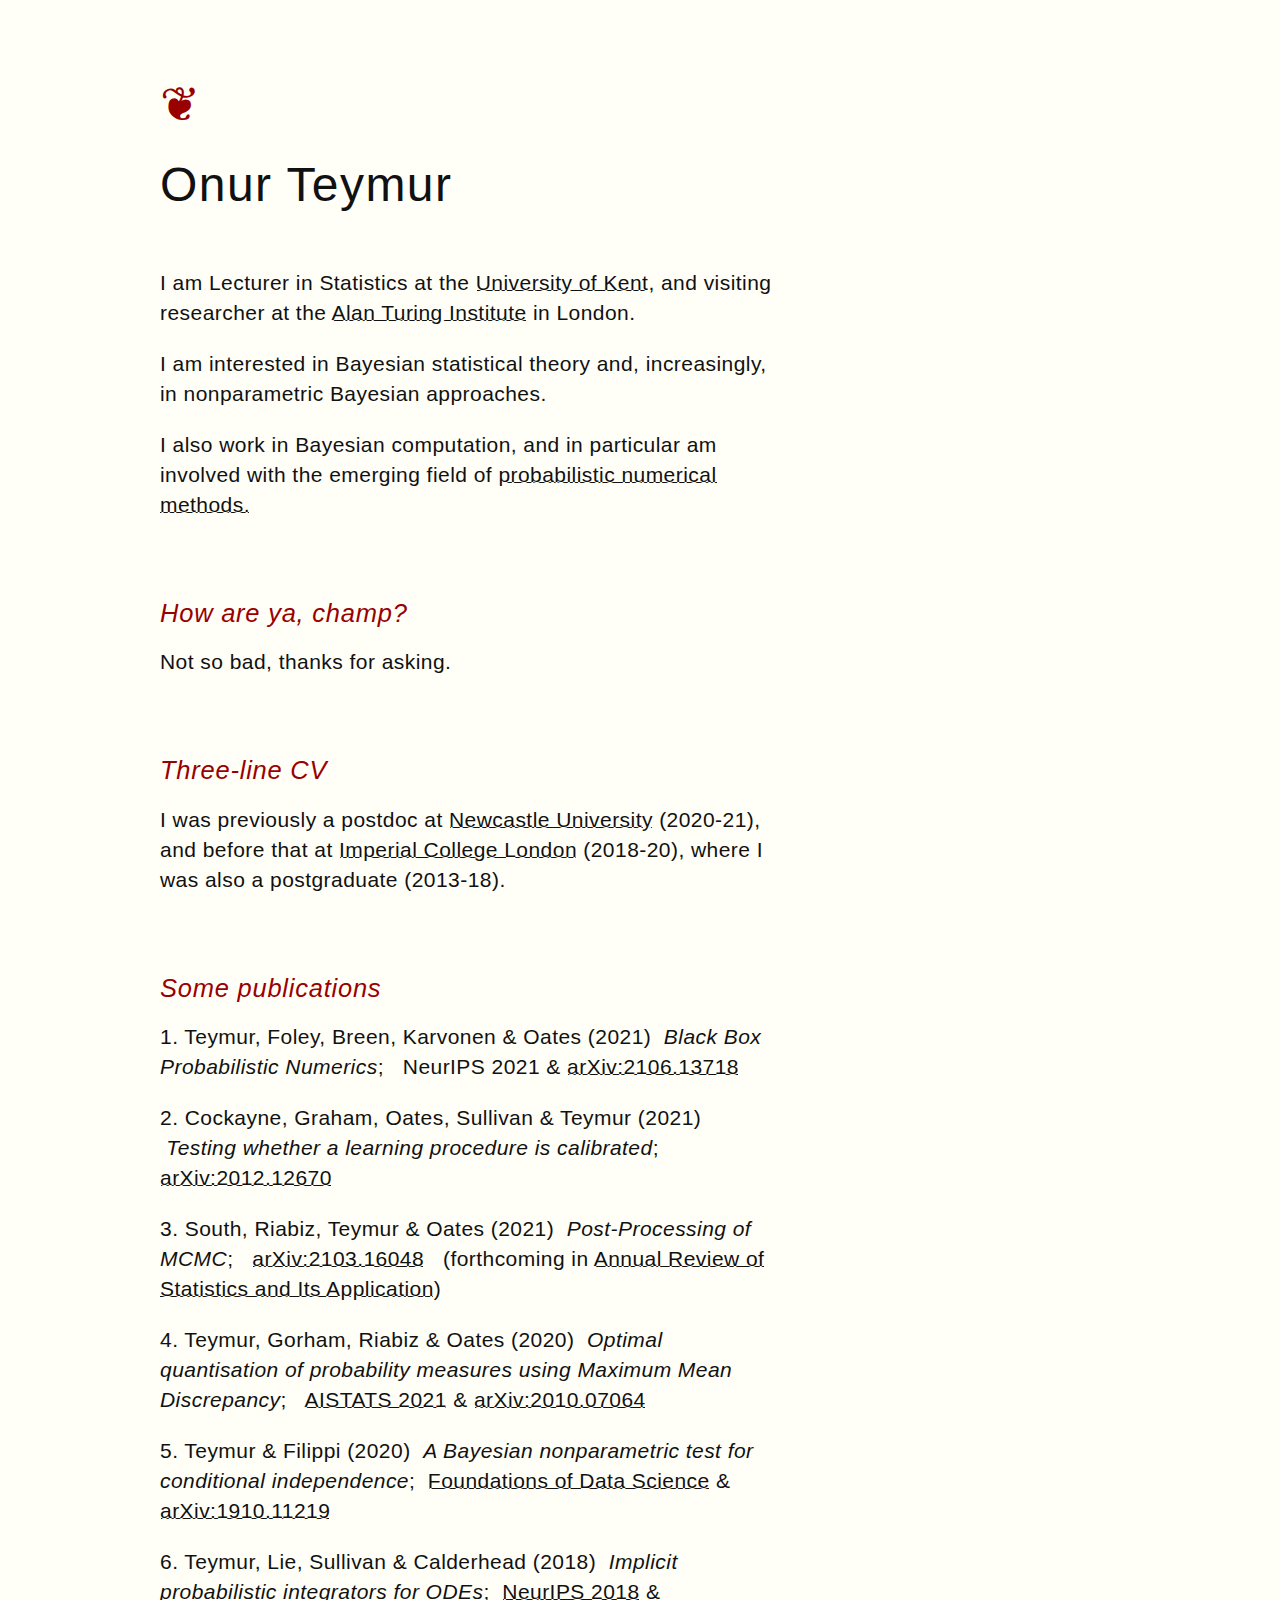
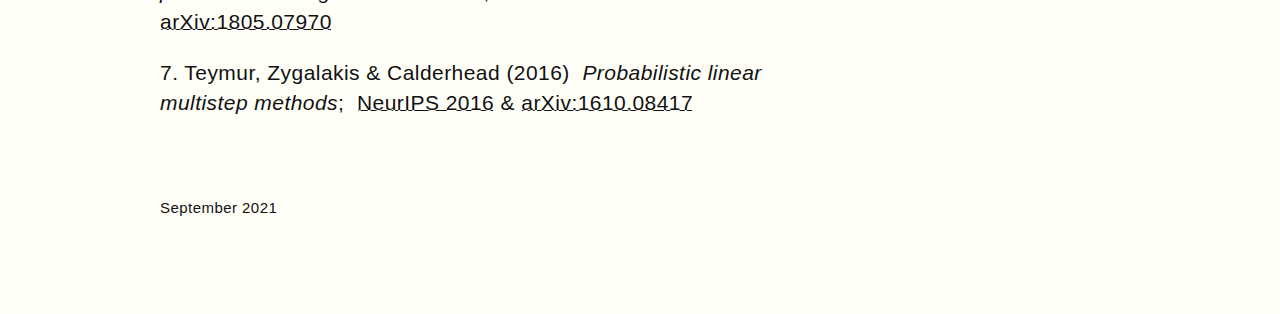
==== index.html @ cc75ca42 "neurips 2021" ====
<!DOCTYPE html>
<html lang="en">
  <head>
    <meta charset="utf-8"/>
    <title>Onur Teymur</title>
    <link rel="stylesheet" href="tufte.css"/>
    <link rel="stylesheet" href="latex.css"/>
    <meta name="viewport" content="width=device-width, initial-scale=1">
  </head>

  <body>
    <article>
      <h1a> &#x2766  </h1a>
      <h1 class="sans">Onur Teymur</h1>

      <section class="sans">
        <p>I am Lecturer in Statistics at the <a target="_parent" href="https://www.kent.ac.uk/mathematics-statistics-actuarial-science/">University of Kent</a>, and visiting researcher at the <a target="_parent" href="https://www.turing.ac.uk/">Alan Turing Institute</a> in London.</p>
        <p>I am interested in Bayesian statistical theory and, increasingly, in nonparametric Bayesian approaches.</p>
        <p>I also work in Bayesian computation, and in particular am involved with the emerging field of <a target="_parent" href="http://probabilistic-numerics.org/">probabilistic numerical methods.</a></p>
      </section>

      <section class="sans">
        <h3 class="sans">How are ya, champ?</h2>
        <p>Not so bad, thanks for asking.</p>
      </section>


      <section class="sans">
        <h3 class="sans">Three-line CV</h2>
        <p>I was previously a postdoc at <a target="_parent" href="https://www.ncl.ac.uk/maths-physics/">Newcastle University</a> (2020-21), and before that at <a target="_parent" href="https://www.imperial.ac.uk/mathematics/">Imperial College London</a> (2018-20), where I was also a postgraduate (2013-18).</p>
      </section>

      <section class="sans">
        <h3 class="sans">Some publications</h2>
        <p>1. Teymur, Foley, Breen, Karvonen &amp; Oates (2021)<i> &nbsp;Black Box Probabilistic Numerics</i>; &nbsp; NeurIPS 2021 &amp; <a target="_parent" href="https://arxiv.org/abs/2106.13718">arXiv:2106.13718</a></p>
        <p>2. Cockayne, Graham, Oates, Sullivan &amp; Teymur (2021)<i> &nbsp;Testing whether a learning procedure is calibrated</i>; &nbsp; <a target="_parent" href="https://arxiv.org/abs/2012.12670">arXiv:2012.12670</a></p>
        <p>3. South, Riabiz, Teymur &amp; Oates (2021)<i> &nbsp;Post-Processing of MCMC</i>; &nbsp; <a target="_parent" href="https://arxiv.org/abs/2103.16048">arXiv:2103.16048</a> &nbsp; (forthcoming in <a target="_parent" href="https://www.annualreviews.org/journal/statistics">Annual Review of Statistics and Its Application</a>)</p>
        <p>4. Teymur, Gorham, Riabiz &amp; Oates (2020)<i> &nbsp;Optimal quantisation of probability measures using Maximum Mean Discrepancy</i>; &nbsp; <a target="_parent" href="https://proceedings.mlr.press/v130/teymur21a.html">AISTATS 2021</a> &amp; <a target="_parent" href="https://arxiv.org/abs/2010.07064">arXiv:2010.07064</a></p>
        <p>5. Teymur &amp; Filippi (2020)<i>  &nbsp;A Bayesian nonparametric test for conditional independence</i>; &nbsp;<a target="_parent" href="https://www.aimsciences.org/article/doi/10.3934/fods.2020009">Foundations of Data Science</a> &amp; <a target="_parent" href="https://arxiv.org/abs/1910.11219">arXiv:1910.11219</a></p>
        <p>6. Teymur, Lie, Sullivan &amp; Calderhead (2018)<i>  &nbsp;Implicit probabilistic integrators for ODEs</i>; &nbsp;<a target="_parent" href="https://papers.nips.cc/paper/7955-implicit-probabilistic-integrators-for-odes">NeurIPS 2018</a> &amp; <a target="_parent" href="https://arxiv.org/abs/1805.07970">arXiv:1805.07970</a></p>
        <p>7. Teymur, Zygalakis &amp; Calderhead (2016)<i>  &nbsp;Probabilistic linear multistep methods</i>; &nbsp;<a target="_parent" href="http://papers.nips.cc/paper/6356-probabilistic-linear-multistep-methods">NeurIPS 2016</a> &amp; <a target="_parent" href="https://arxiv.org/abs/1610.08417">arXiv:1610.08417</a></p>
      </section>
      <section></section>
      <section class="sans">September 2021</section>

    </article>
  </body>
</html>
---- tufte.css ----
@charset "UTF-8";

/* Import ET Book styles
   adapted from https://github.com/edwardtufte/et-book/blob/gh-pages/et-book.css */

@import url(//fonts.googleapis.com/css?family=Hind:300,500);

@font-face {
    font-family: "et-book";
    src: url("et-book/et-book-roman-line-figures/et-book-roman-line-figures.eot");
    src: url("et-book/et-book-roman-line-figures/et-book-roman-line-figures.eot?#iefix") format("embedded-opentype"), url("et-book/et-book-roman-line-figures/et-book-roman-line-figures.woff") format("woff"), url("et-book/et-book-roman-line-figures/et-book-roman-line-figures.ttf") format("truetype"), url("et-book/et-book-roman-line-figures/et-book-roman-line-figures.svg#etbookromanosf") format("svg");
    font-weight: normal;
    font-style: normal;
    font-display: swap;
}

@font-face {
    font-family: "et-book";
    src: url("et-book/et-book-display-italic-old-style-figures/et-book-display-italic-old-style-figures.eot");
    src: url("et-book/et-book-display-italic-old-style-figures/et-book-display-italic-old-style-figures.eot?#iefix") format("embedded-opentype"), url("et-book/et-book-display-italic-old-style-figures/et-book-display-italic-old-style-figures.woff") format("woff"), url("et-book/et-book-display-italic-old-style-figures/et-book-display-italic-old-style-figures.ttf") format("truetype"), url("et-book/et-book-display-italic-old-style-figures/et-book-display-italic-old-style-figures.svg#etbookromanosf") format("svg");
    font-weight: normal;
    font-style: italic;
    font-display: swap;
}

@font-face {
    font-family: "et-book";
    src: url("et-book/et-book-bold-line-figures/et-book-bold-line-figures.eot");
    src: url("et-book/et-book-bold-line-figures/et-book-bold-line-figures.eot?#iefix") format("embedded-opentype"), url("et-book/et-book-bold-line-figures/et-book-bold-line-figures.woff") format("woff"), url("et-book/et-book-bold-line-figures/et-book-bold-line-figures.ttf") format("truetype"), url("et-book/et-book-bold-line-figures/et-book-bold-line-figures.svg#etbookromanosf") format("svg");
    font-weight: bold;
    font-style: normal;
    font-display: swap;
}

@font-face {
    font-family: "et-book-roman-old-style";
    src: url("et-book/et-book-roman-old-style-figures/et-book-roman-old-style-figures.eot");
    src: url("et-book/et-book-roman-old-style-figures/et-book-roman-old-style-figures.eot?#iefix") format("embedded-opentype"), url("et-book/et-book-roman-old-style-figures/et-book-roman-old-style-figures.woff") format("woff"), url("et-book/et-book-roman-old-style-figures/et-book-roman-old-style-figures.ttf") format("truetype"), url("et-book/et-book-roman-old-style-figures/et-book-roman-old-style-figures.svg#etbookromanosf") format("svg");
    font-weight: normal;
    font-style: normal;
    font-display: swap;
}

/* Tufte CSS styles */
html {
    font-size: 15px;
}

body {
    width: 87.5%;
    margin-left: auto;
    margin-right: auto;
    padding-left: 12.5%;
    font-family: et-book, Palatino, "Palatino Linotype", "Palatino LT STD", "Book Antiqua", Georgia, serif;
    background-color: #fffff8;
    color: #111;
    max-width: 1400px;
    counter-reset: sidenote-counter;
}

h1 {
    font-weight: 400;
    margin-top: 2rem;
    margin-bottom: 1.5rem;
    font-size: 3.2rem;
    line-height: 1;
}

h1a {
    font-weight: 400;
    margin-top: 4rem;
    margin-bottom: 1.5rem;
    font-size: 3.2rem;
    line-height: 1;
    color: #990000;
}

h2 {
    font-style: italic;
    font-weight: 400;
    margin-top: 2.1rem;
    margin-bottom: 1.4rem;
    font-size: 2.2rem;
    line-height: 1;
}

h3 {
    font-style: italic;
    font-weight: 400;
    font-size: 1.7rem;
    margin-top: 2rem;
    margin-bottom: 1.4rem;
    line-height: 1;
    color: #990000;
}

hr {
    display: block;
    height: 1px;
    width: 55%;
    border: 0;
    border-top: 1px solid #ccc;
    margin: 1em 0;
    padding: 0;
}

p.subtitle {
    font-style: italic;
    margin-top: 1rem;
    margin-bottom: 1rem;
    font-size: 1.8rem;
    display: block;
    line-height: 1;
}

.numeral {
    font-family: et-book-roman-old-style;
}

.danger {
    color: red;
}

article {
    padding: 5rem 0rem;
}

section {
    padding-top: 1rem;
    padding-bottom: 1rem;
}

p,
dl,
ol,
ul {
    font-size: 1.4rem;
    line-height: 2rem;
}

p {
    margin-top: 1.4rem;
    margin-bottom: 1.4rem;
    padding-right: 0;
    vertical-align: baseline;
}

/* Chapter Epigraphs */
div.epigraph {
    margin: 5em 0;
}

div.epigraph > blockquote {
    margin-top: 3em;
    margin-bottom: 3em;
}

div.epigraph > blockquote,
div.epigraph > blockquote > p {
    font-style: italic;
}

div.epigraph > blockquote > footer {
    font-style: normal;
}

div.epigraph > blockquote > footer > cite {
    font-style: italic;
}
/* end chapter epigraphs styles */

blockquote {
    font-size: 1.4rem;
}

blockquote p {
    width: 55%;
    margin-right: 40px;
}

blockquote footer {
    width: 55%;
    font-size: 1.1rem;
    text-align: right;
}

section > p,
section > footer,
section > table {
    width: 55%;
}

/* 50 + 5 == 55, to be the same width as paragraph */
section > dl,
section > ol,
section > ul {
    width: 50%;
    -webkit-padding-start: 5%;
}

dt:not(:first-child),
li:not(:first-child) {
    margin-top: 0.25rem;
}

figure {
    padding: 0;
    border: 0;
    font-size: 100%;
    font: inherit;
    vertical-align: baseline;
    max-width: 55%;
    -webkit-margin-start: 0;
    -webkit-margin-end: 0;
    margin: 0 0 3em 0;
}

figcaption {
    float: right;
    clear: right;
    margin-top: 0;
    margin-bottom: 0;
    font-size: 1.1rem;
    line-height: 1.6;
    vertical-align: baseline;
    position: relative;
    max-width: 40%;
}

figure.fullwidth figcaption {
    margin-right: 24%;
}

/* Links: replicate underline that clears descenders */
a:link,
a:visited {
    color: inherit;
}

.no-tufte-underline:link {
    background: unset;
    text-shadow: unset;
}

a:link, .tufte-underline, .hover-tufte-underline:hover {
    text-decoration: none;
    background: -webkit-linear-gradient(#fffff8, #fffff8), -webkit-linear-gradient(#fffff8, #fffff8), -webkit-linear-gradient(currentColor, currentColor);
    background: linear-gradient(#fffff8, #fffff8), linear-gradient(#fffff8, #fffff8), linear-gradient(currentColor, currentColor);
    -webkit-background-size: 0.05em 1px, 0.05em 1px, 1px 1px;
    -moz-background-size: 0.05em 1px, 0.05em 1px, 1px 1px;
    background-size: 0.05em 1px, 0.05em 1px, 1px 1px;
    background-repeat: no-repeat, no-repeat, repeat-x;
    text-shadow: 0.03em 0 #fffff8, -0.03em 0 #fffff8, 0 0.03em #fffff8, 0 -0.03em #fffff8, 0.06em 0 #fffff8, -0.06em 0 #fffff8, 0.09em 0 #fffff8, -0.09em 0 #fffff8, 0.12em 0 #fffff8, -0.12em 0 #fffff8, 0.15em 0 #fffff8, -0.15em 0 #fffff8;
    background-position: 0% 93%, 100% 93%, 0% 93%;
}

@media screen and (-webkit-min-device-pixel-ratio: 0) {
    a:link, .tufte-underline, .hover-tufte-underline:hover {
        background-position-y: 87%, 87%, 87%;
    }
}

a:link::selection,
a:link::-moz-selection {
    text-shadow: 0.03em 0 #b4d5fe, -0.03em 0 #b4d5fe, 0 0.03em #b4d5fe, 0 -0.03em #b4d5fe, 0.06em 0 #b4d5fe, -0.06em 0 #b4d5fe, 0.09em 0 #b4d5fe, -0.09em 0 #b4d5fe, 0.12em 0 #b4d5fe, -0.12em 0 #b4d5fe, 0.15em 0 #b4d5fe, -0.15em 0 #b4d5fe;
    background: #b4d5fe;
}

/* Sidenotes, margin notes, figures, captions */
img {
    max-width: 100%;
}

.sidenote,
.marginnote {
    float: right;
    clear: right;
    margin-right: -60%;
    width: 50%;
    margin-top: 0.3rem;
    margin-bottom: 0;
    font-size: 1.1rem;
    line-height: 1.3;
    vertical-align: baseline;
    position: relative;
}

.sidenote-number {
    counter-increment: sidenote-counter;
}

.sidenote-number:after,
.sidenote:before {
    font-family: et-book-roman-old-style;
    position: relative;
    vertical-align: baseline;
}

.sidenote-number:after {
    content: counter(sidenote-counter);
    font-size: 1rem;
    top: -0.5rem;
    left: 0.1rem;
}

.sidenote:before {
    content: counter(sidenote-counter) " ";
    font-size: 1rem;
    top: -0.5rem;
}

blockquote .sidenote,
blockquote .marginnote {
    margin-right: -82%;
    min-width: 59%;
    text-align: left;
}

div.fullwidth,
table.fullwidth {
    width: 100%;
}

div.table-wrapper {
    overflow-x: auto;
    font-family: "Trebuchet MS", "Gill Sans", "Gill Sans MT", sans-serif;
}

.sans {
    font-family: "Gill Sans", "Gill Sans MT", Calibri, sans-serif;
    letter-spacing: .03em;
}

code, pre > code {
    font-family: Consolas, "Liberation Mono", Menlo, Courier, monospace;
    font-size: 1.0rem;
    line-height: 1.42;
    -webkit-text-size-adjust: 100%; /* Prevent adjustments of font size after orientation changes in iOS. See https://github.com/edwardtufte/tufte-css/issues/81#issuecomment-261953409 */
}

.sans > code {
    font-size: 1.2rem;
}

h1 > code,
h2 > code,
h3 > code {
    font-size: 0.80em;
}

.marginnote > code,
.sidenote > code {
    font-size: 1rem;
}

pre > code {
    font-size: 0.9rem;
    width: 52.5%;
    margin-left: 2.5%;
    overflow-x: auto;
    display: block;
}

pre.fullwidth > code {
    width: 90%;
}

.fullwidth {
    max-width: 90%;
    clear:both;
}

span.newthought {
    font-variant: small-caps;
    font-size: 1.2em;
}

input.margin-toggle {
    display: none;
}

label.sidenote-number {
    display: inline;
}

label.margin-toggle:not(.sidenote-number) {
    display: none;
}

.iframe-wrapper {
    position: relative;
    padding-bottom: 56.25%; /* 16:9 */
    padding-top: 25px;
    height: 0;
}

.iframe-wrapper iframe {
    position: absolute;
    top: 0;
    left: 0;
    width: 100%;
    height: 100%;
}

@media (max-width: 760px) {
    body {
        width: 84%;
        padding-left: 8%;
        padding-right: 8%;
    }

    hr,
    section > p,
    section > footer,
    section > table {
        width: 100%;
    }

    pre > code {
        width: 97%;
    }

    section > dl,
    section > ol,
    section > ul {
        width: 90%;
    }

    figure {
        max-width: 90%;
    }

    figcaption,
    figure.fullwidth figcaption {
        margin-right: 0%;
        max-width: none;
    }

    blockquote {
        margin-left: 1.5em;
        margin-right: 0em;
    }

    blockquote p,
    blockquote footer {
        width: 100%;
    }

    label.margin-toggle:not(.sidenote-number) {
        display: inline;
    }

    .sidenote,
    .marginnote {
        display: none;
    }

    .margin-toggle:checked + .sidenote,
    .margin-toggle:checked + .marginnote {
        display: block;
        float: left;
        left: 1rem;
        clear: both;
        width: 95%;
        margin: 1rem 2.5%;
        vertical-align: baseline;
        position: relative;
    }

    label {
        cursor: pointer;
    }

    div.table-wrapper,
    table {
        width: 85%;
    }

    img {
        width: 100%;
    }
}
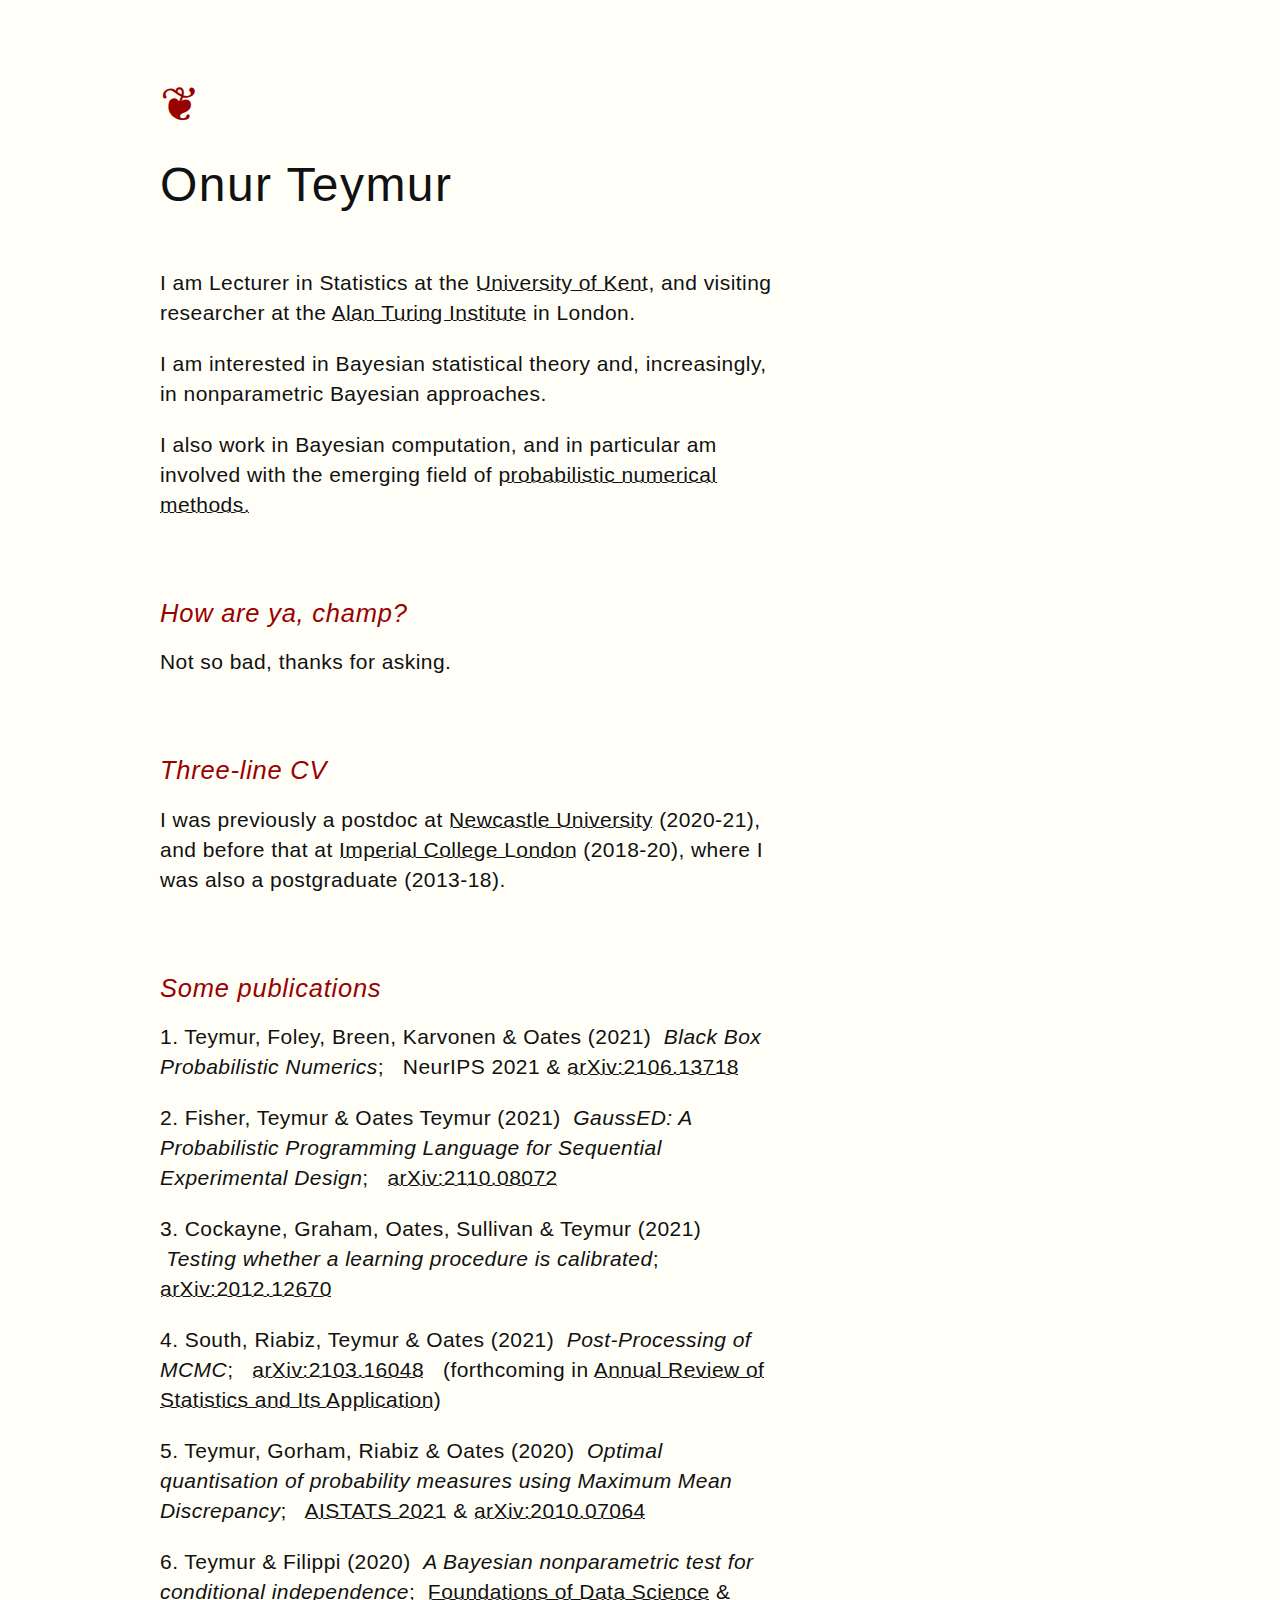
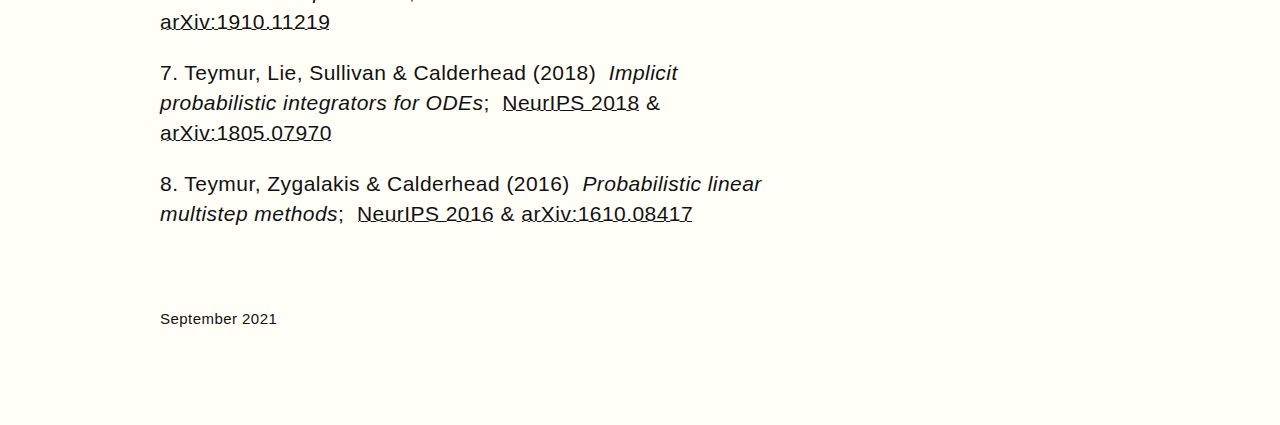
==== commit 606278c2: "added fisher" ====
--- a/index.html
+++ b/index.html
@@ -33,12 +33,14 @@
       <section class="sans">
         <h3 class="sans">Some publications</h2>
         <p>1. Teymur, Foley, Breen, Karvonen &amp; Oates (2021)<i> &nbsp;Black Box Probabilistic Numerics</i>; &nbsp; NeurIPS 2021 &amp; <a target="_parent" href="https://arxiv.org/abs/2106.13718">arXiv:2106.13718</a></p>
-        <p>2. Cockayne, Graham, Oates, Sullivan &amp; Teymur (2021)<i> &nbsp;Testing whether a learning procedure is calibrated</i>; &nbsp; <a target="_parent" href="https://arxiv.org/abs/2012.12670">arXiv:2012.12670</a></p>
-        <p>3. South, Riabiz, Teymur &amp; Oates (2021)<i> &nbsp;Post-Processing of MCMC</i>; &nbsp; <a target="_parent" href="https://arxiv.org/abs/2103.16048">arXiv:2103.16048</a> &nbsp; (forthcoming in <a target="_parent" href="https://www.annualreviews.org/journal/statistics">Annual Review of Statistics and Its Application</a>)</p>
-        <p>4. Teymur, Gorham, Riabiz &amp; Oates (2020)<i> &nbsp;Optimal quantisation of probability measures using Maximum Mean Discrepancy</i>; &nbsp; <a target="_parent" href="https://proceedings.mlr.press/v130/teymur21a.html">AISTATS 2021</a> &amp; <a target="_parent" href="https://arxiv.org/abs/2010.07064">arXiv:2010.07064</a></p>
-        <p>5. Teymur &amp; Filippi (2020)<i>  &nbsp;A Bayesian nonparametric test for conditional independence</i>; &nbsp;<a target="_parent" href="https://www.aimsciences.org/article/doi/10.3934/fods.2020009">Foundations of Data Science</a> &amp; <a target="_parent" href="https://arxiv.org/abs/1910.11219">arXiv:1910.11219</a></p>
-        <p>6. Teymur, Lie, Sullivan &amp; Calderhead (2018)<i>  &nbsp;Implicit probabilistic integrators for ODEs</i>; &nbsp;<a target="_parent" href="https://papers.nips.cc/paper/7955-implicit-probabilistic-integrators-for-odes">NeurIPS 2018</a> &amp; <a target="_parent" href="https://arxiv.org/abs/1805.07970">arXiv:1805.07970</a></p>
-        <p>7. Teymur, Zygalakis &amp; Calderhead (2016)<i>  &nbsp;Probabilistic linear multistep methods</i>; &nbsp;<a target="_parent" href="http://papers.nips.cc/paper/6356-probabilistic-linear-multistep-methods">NeurIPS 2016</a> &amp; <a target="_parent" href="https://arxiv.org/abs/1610.08417">arXiv:1610.08417</a></p>
+        <p>2. Fisher, Teymur &amp; Oates Teymur (2021)<i> &nbsp;GaussED: A Probabilistic Programming Language for Sequential
+        Experimental Design</i>; &nbsp; <a target="_parent" href="https://arxiv.org/abs/2110.08072">arXiv:2110.08072</a></p>
+        <p>3. Cockayne, Graham, Oates, Sullivan &amp; Teymur (2021)<i> &nbsp;Testing whether a learning procedure is calibrated</i>; &nbsp; <a target="_parent" href="https://arxiv.org/abs/2012.12670">arXiv:2012.12670</a></p>
+        <p>4. South, Riabiz, Teymur &amp; Oates (2021)<i> &nbsp;Post-Processing of MCMC</i>; &nbsp; <a target="_parent" href="https://arxiv.org/abs/2103.16048">arXiv:2103.16048</a> &nbsp; (forthcoming in <a target="_parent" href="https://www.annualreviews.org/journal/statistics">Annual Review of Statistics and Its Application</a>)</p>
+        <p>5. Teymur, Gorham, Riabiz &amp; Oates (2020)<i> &nbsp;Optimal quantisation of probability measures using Maximum Mean Discrepancy</i>; &nbsp; <a target="_parent" href="https://proceedings.mlr.press/v130/teymur21a.html">AISTATS 2021</a> &amp; <a target="_parent" href="https://arxiv.org/abs/2010.07064">arXiv:2010.07064</a></p>
+        <p>6. Teymur &amp; Filippi (2020)<i>  &nbsp;A Bayesian nonparametric test for conditional independence</i>; &nbsp;<a target="_parent" href="https://www.aimsciences.org/article/doi/10.3934/fods.2020009">Foundations of Data Science</a> &amp; <a target="_parent" href="https://arxiv.org/abs/1910.11219">arXiv:1910.11219</a></p>
+        <p>7. Teymur, Lie, Sullivan &amp; Calderhead (2018)<i>  &nbsp;Implicit probabilistic integrators for ODEs</i>; &nbsp;<a target="_parent" href="https://papers.nips.cc/paper/7955-implicit-probabilistic-integrators-for-odes">NeurIPS 2018</a> &amp; <a target="_parent" href="https://arxiv.org/abs/1805.07970">arXiv:1805.07970</a></p>
+        <p>8. Teymur, Zygalakis &amp; Calderhead (2016)<i>  &nbsp;Probabilistic linear multistep methods</i>; &nbsp;<a target="_parent" href="http://papers.nips.cc/paper/6356-probabilistic-linear-multistep-methods">NeurIPS 2016</a> &amp; <a target="_parent" href="https://arxiv.org/abs/1610.08417">arXiv:1610.08417</a></p>
       </section>
       <section></section>
       <section class="sans">September 2021</section>
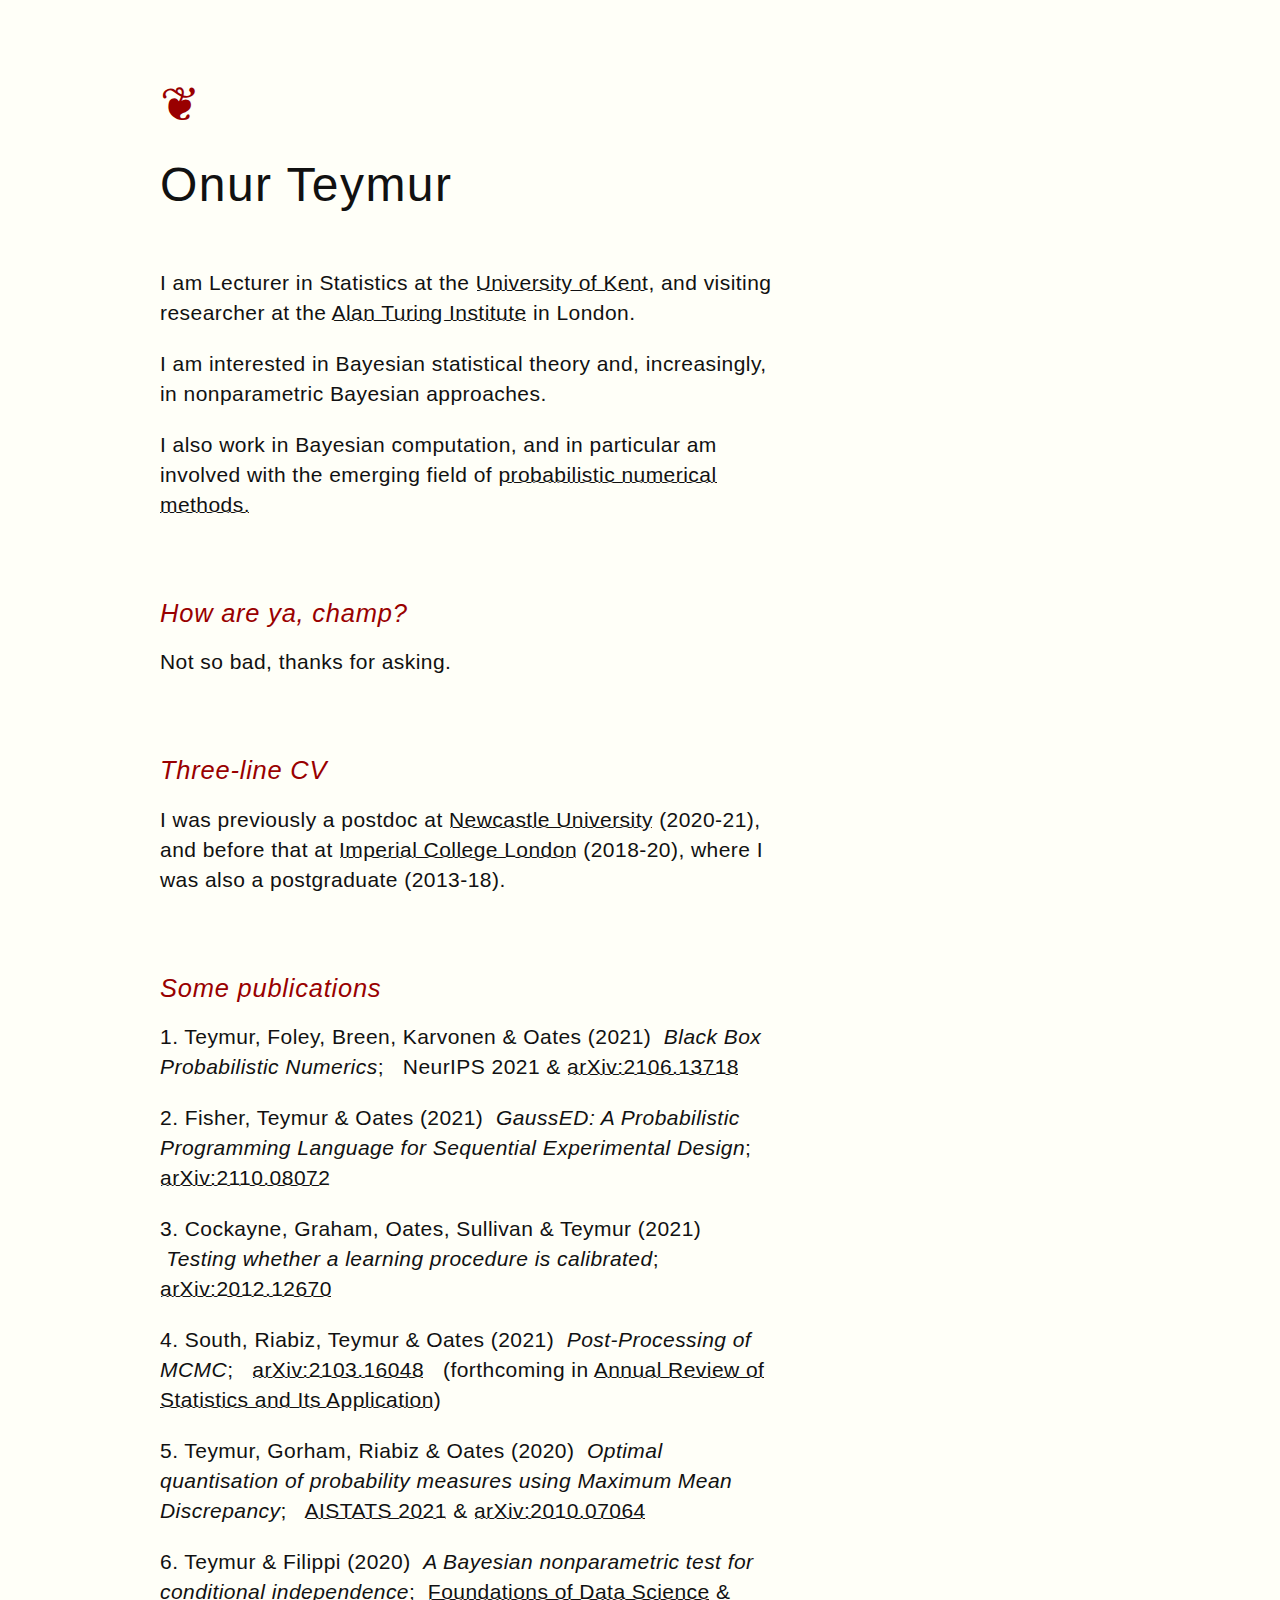
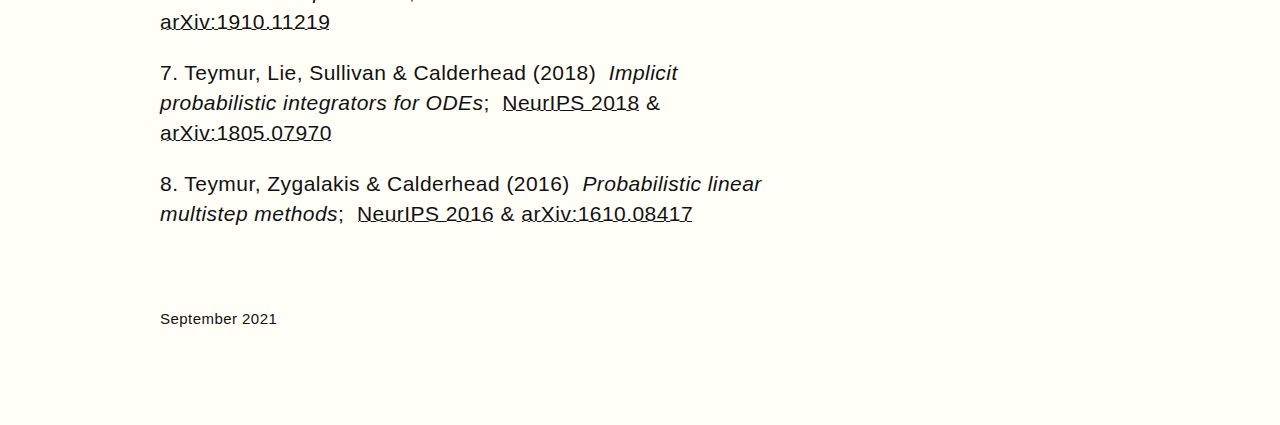
==== commit 201a6735: "another fisher update" ====
--- a/index.html
+++ b/index.html
@@ -33,7 +33,7 @@
       <section class="sans">
         <h3 class="sans">Some publications</h2>
         <p>1. Teymur, Foley, Breen, Karvonen &amp; Oates (2021)<i> &nbsp;Black Box Probabilistic Numerics</i>; &nbsp; NeurIPS 2021 &amp; <a target="_parent" href="https://arxiv.org/abs/2106.13718">arXiv:2106.13718</a></p>
-        <p>2. Fisher, Teymur &amp; Oates Teymur (2021)<i> &nbsp;GaussED: A Probabilistic Programming Language for Sequential
+        <p>2. Fisher, Teymur &amp; Oates (2021)<i> &nbsp;GaussED: A Probabilistic Programming Language for Sequential
         Experimental Design</i>; &nbsp; <a target="_parent" href="https://arxiv.org/abs/2110.08072">arXiv:2110.08072</a></p>
         <p>3. Cockayne, Graham, Oates, Sullivan &amp; Teymur (2021)<i> &nbsp;Testing whether a learning procedure is calibrated</i>; &nbsp; <a target="_parent" href="https://arxiv.org/abs/2012.12670">arXiv:2012.12670</a></p>
         <p>4. South, Riabiz, Teymur &amp; Oates (2021)<i> &nbsp;Post-Processing of MCMC</i>; &nbsp; <a target="_parent" href="https://arxiv.org/abs/2103.16048">arXiv:2103.16048</a> &nbsp; (forthcoming in <a target="_parent" href="https://www.annualreviews.org/journal/statistics">Annual Review of Statistics and Its Application</a>)</p>
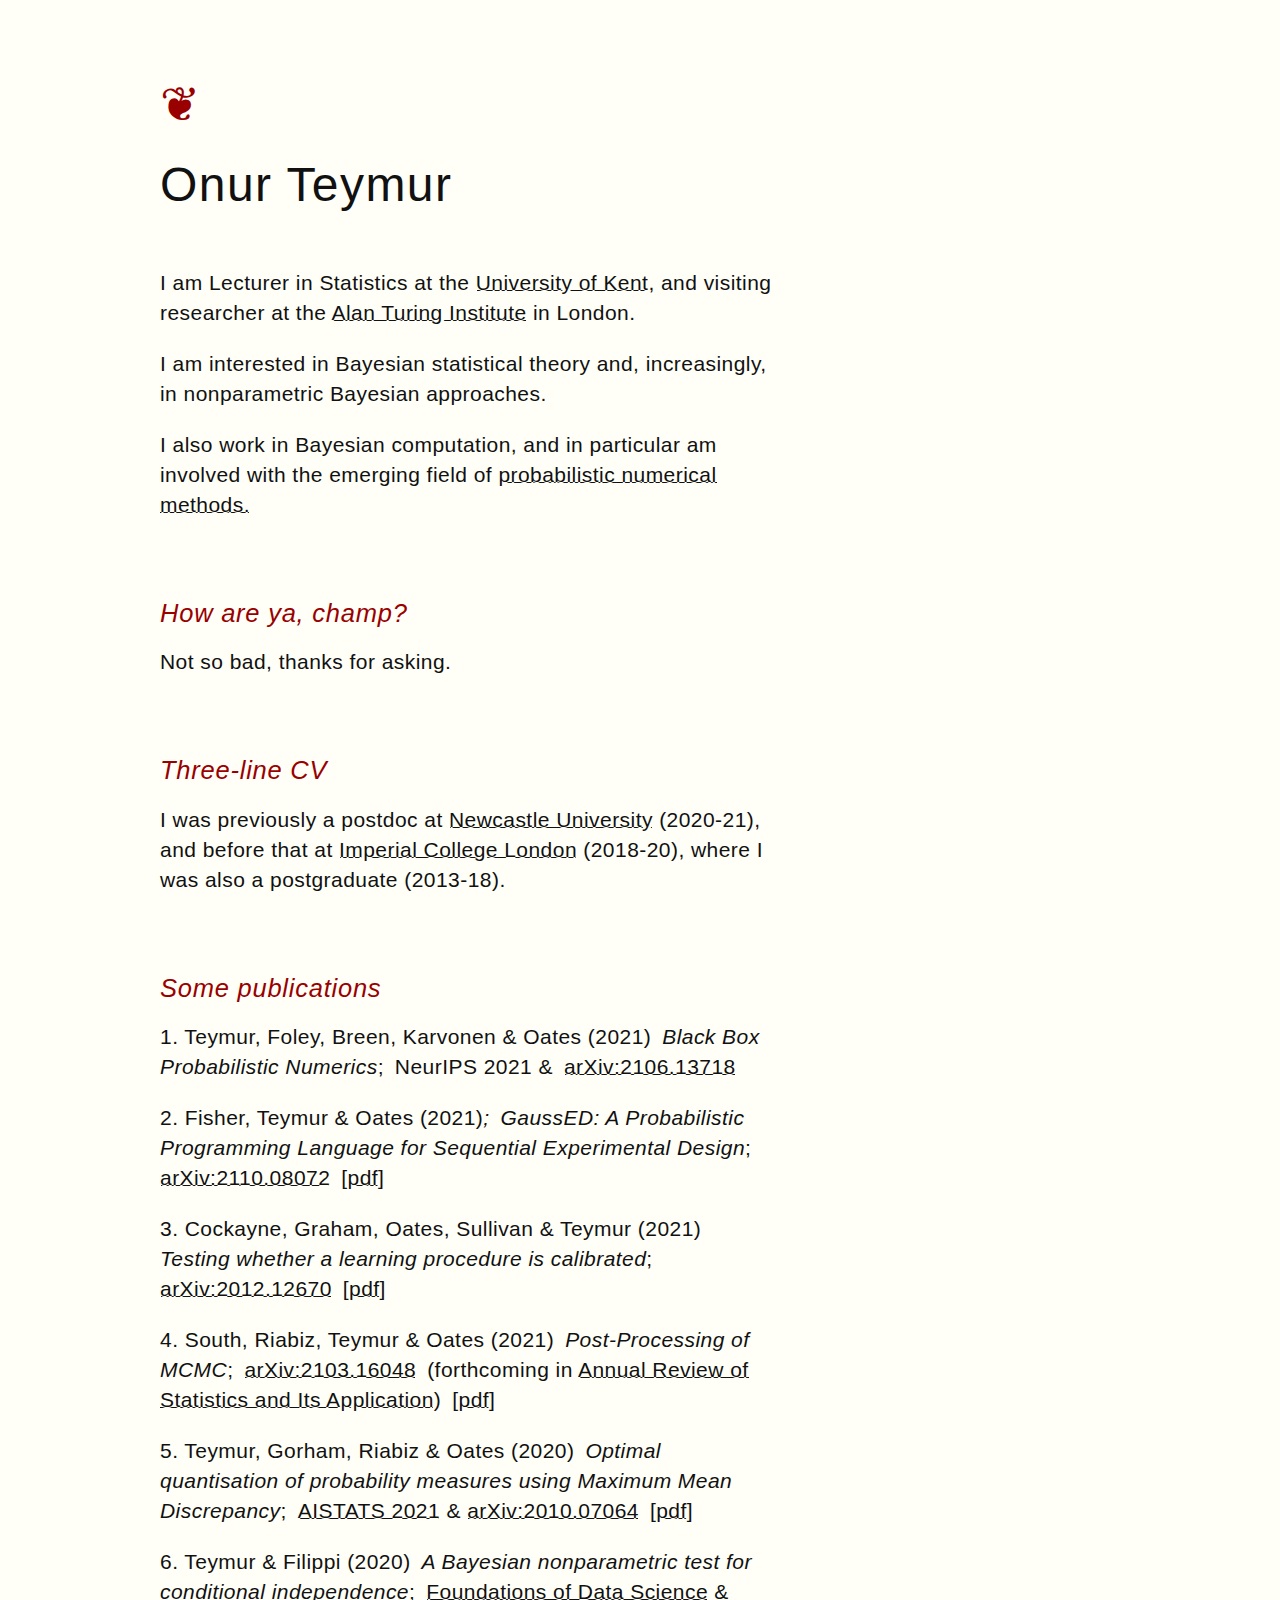
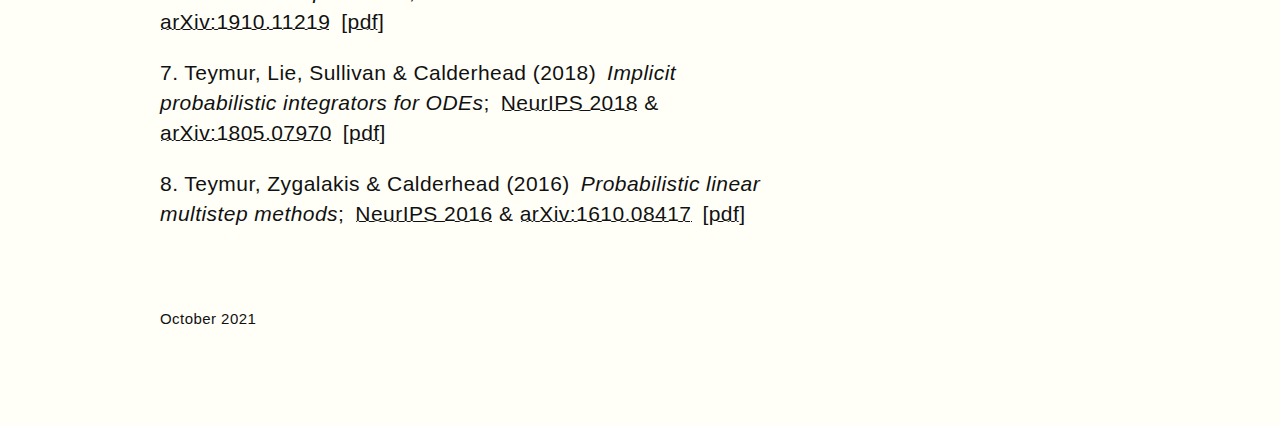
==== commit 1a5198b5: "added paper pdfs and changed spacings" ====
--- a/index.html
+++ b/index.html
@@ -32,18 +32,27 @@
 
       <section class="sans">
         <h3 class="sans">Some publications</h2>
-        <p>1. Teymur, Foley, Breen, Karvonen &amp; Oates (2021)<i> &nbsp;Black Box Probabilistic Numerics</i>; &nbsp; NeurIPS 2021 &amp; <a target="_parent" href="https://arxiv.org/abs/2106.13718">arXiv:2106.13718</a></p>
-        <p>2. Fisher, Teymur &amp; Oates (2021)<i> &nbsp;GaussED: A Probabilistic Programming Language for Sequential
-        Experimental Design</i>; &nbsp; <a target="_parent" href="https://arxiv.org/abs/2110.08072">arXiv:2110.08072</a></p>
-        <p>3. Cockayne, Graham, Oates, Sullivan &amp; Teymur (2021)<i> &nbsp;Testing whether a learning procedure is calibrated</i>; &nbsp; <a target="_parent" href="https://arxiv.org/abs/2012.12670">arXiv:2012.12670</a></p>
-        <p>4. South, Riabiz, Teymur &amp; Oates (2021)<i> &nbsp;Post-Processing of MCMC</i>; &nbsp; <a target="_parent" href="https://arxiv.org/abs/2103.16048">arXiv:2103.16048</a> &nbsp; (forthcoming in <a target="_parent" href="https://www.annualreviews.org/journal/statistics">Annual Review of Statistics and Its Application</a>)</p>
-        <p>5. Teymur, Gorham, Riabiz &amp; Oates (2020)<i> &nbsp;Optimal quantisation of probability measures using Maximum Mean Discrepancy</i>; &nbsp; <a target="_parent" href="https://proceedings.mlr.press/v130/teymur21a.html">AISTATS 2021</a> &amp; <a target="_parent" href="https://arxiv.org/abs/2010.07064">arXiv:2010.07064</a></p>
-        <p>6. Teymur &amp; Filippi (2020)<i>  &nbsp;A Bayesian nonparametric test for conditional independence</i>; &nbsp;<a target="_parent" href="https://www.aimsciences.org/article/doi/10.3934/fods.2020009">Foundations of Data Science</a> &amp; <a target="_parent" href="https://arxiv.org/abs/1910.11219">arXiv:1910.11219</a></p>
-        <p>7. Teymur, Lie, Sullivan &amp; Calderhead (2018)<i>  &nbsp;Implicit probabilistic integrators for ODEs</i>; &nbsp;<a target="_parent" href="https://papers.nips.cc/paper/7955-implicit-probabilistic-integrators-for-odes">NeurIPS 2018</a> &amp; <a target="_parent" href="https://arxiv.org/abs/1805.07970">arXiv:1805.07970</a></p>
-        <p>8. Teymur, Zygalakis &amp; Calderhead (2016)<i>  &nbsp;Probabilistic linear multistep methods</i>; &nbsp;<a target="_parent" href="http://papers.nips.cc/paper/6356-probabilistic-linear-multistep-methods">NeurIPS 2016</a> &amp; <a target="_parent" href="https://arxiv.org/abs/1610.08417">arXiv:1610.08417</a></p>
+
+        <p>1. Teymur, Foley, Breen, Karvonen &amp; Oates (2021)<i>&ensp;Black Box Probabilistic Numerics</i>;&ensp;NeurIPS 2021 &amp;&ensp;<a target="_parent" href="https://arxiv.org/abs/2106.13718">arXiv:2106.13718</a>&ensp;<a target="_parent" href="papers/cgost21.pdf"></a></p>
+
+        <p>2. Fisher, Teymur &amp; Oates (2021)<i>;&ensp;GaussED: A Probabilistic Programming Language for Sequential
+        Experimental Design</i>;&ensp;<a target="_parent" href="https://arxiv.org/abs/2110.08072">arXiv:2110.08072</a>&ensp;<a target="_parent" href="papers/fto21.pdf">[pdf]</a></p>
+
+        <p>3. Cockayne, Graham, Oates, Sullivan &amp; Teymur (2021)<i>&ensp;Testing whether a learning procedure is calibrated</i>;&ensp;<a target="_parent" href="https://arxiv.org/abs/2012.12670">arXiv:2012.12670</a>&ensp;<a target="_parent" href="papers/cgost21.pdf">[pdf]</a></p>
+
+        <p>4. South, Riabiz, Teymur &amp; Oates (2021)<i>&ensp;Post-Processing of MCMC</i>;&ensp;<a target="_parent" href="https://arxiv.org/abs/2103.16048">arXiv:2103.16048</a>&ensp;(forthcoming in <a target="_parent" href="https://www.annualreviews.org/journal/statistics">Annual Review of Statistics and Its Application</a>)&ensp;<a target="_parent" href="papers/srto21.pdf">[pdf]</a></p>
+
+        <p>5. Teymur, Gorham, Riabiz &amp; Oates (2020)<i>&ensp;Optimal quantisation of probability measures using Maximum Mean Discrepancy</i>;&ensp;<a target="_parent" href="https://proceedings.mlr.press/v130/teymur21a.html">AISTATS 2021</a> &amp; <a target="_parent" href="https://arxiv.org/abs/2010.07064">arXiv:2010.07064</a>&ensp;<a target="_parent" href="papers/tgro20.pdf">[pdf]</a></p>
+
+        <p>6. Teymur &amp; Filippi (2020)<i>&ensp;A Bayesian nonparametric test for conditional independence</i>;&ensp;<a target="_parent" href="https://www.aimsciences.org/article/doi/10.3934/fods.2020009">Foundations of Data Science</a> &amp; <a target="_parent" href="https://arxiv.org/abs/1910.11219">arXiv:1910.11219</a>&ensp;<a target="_parent" href="papers/tf20.pdf">[pdf]</a></p>
+
+        <p>7. Teymur, Lie, Sullivan &amp; Calderhead (2018)<i>&ensp;Implicit probabilistic integrators for ODEs</i>;&ensp;<a target="_parent" href="https://papers.nips.cc/paper/7955-implicit-probabilistic-integrators-for-odes">NeurIPS 2018</a> &amp; <a target="_parent" href="https://arxiv.org/abs/1805.07970">arXiv:1805.07970</a>&ensp;<a target="_parent" href="papers/tlsc18.pdf">[pdf]</a></p>
+
+        <p>8. Teymur, Zygalakis &amp; Calderhead (2016)<i>&ensp;Probabilistic linear multistep methods</i>;&ensp;<a target="_parent" href="http://papers.nips.cc/paper/6356-probabilistic-linear-multistep-methods">NeurIPS 2016</a> &amp; <a target="_parent" href="https://arxiv.org/abs/1610.08417">arXiv:1610.08417</a>&ensp;<a target="_parent" href="papers/tzc16.pdf">[pdf]</a></p>
+
       </section>
       <section></section>
-      <section class="sans">September 2021</section>
+      <section class="sans">October 2021</section>
 
     </article>
   </body>
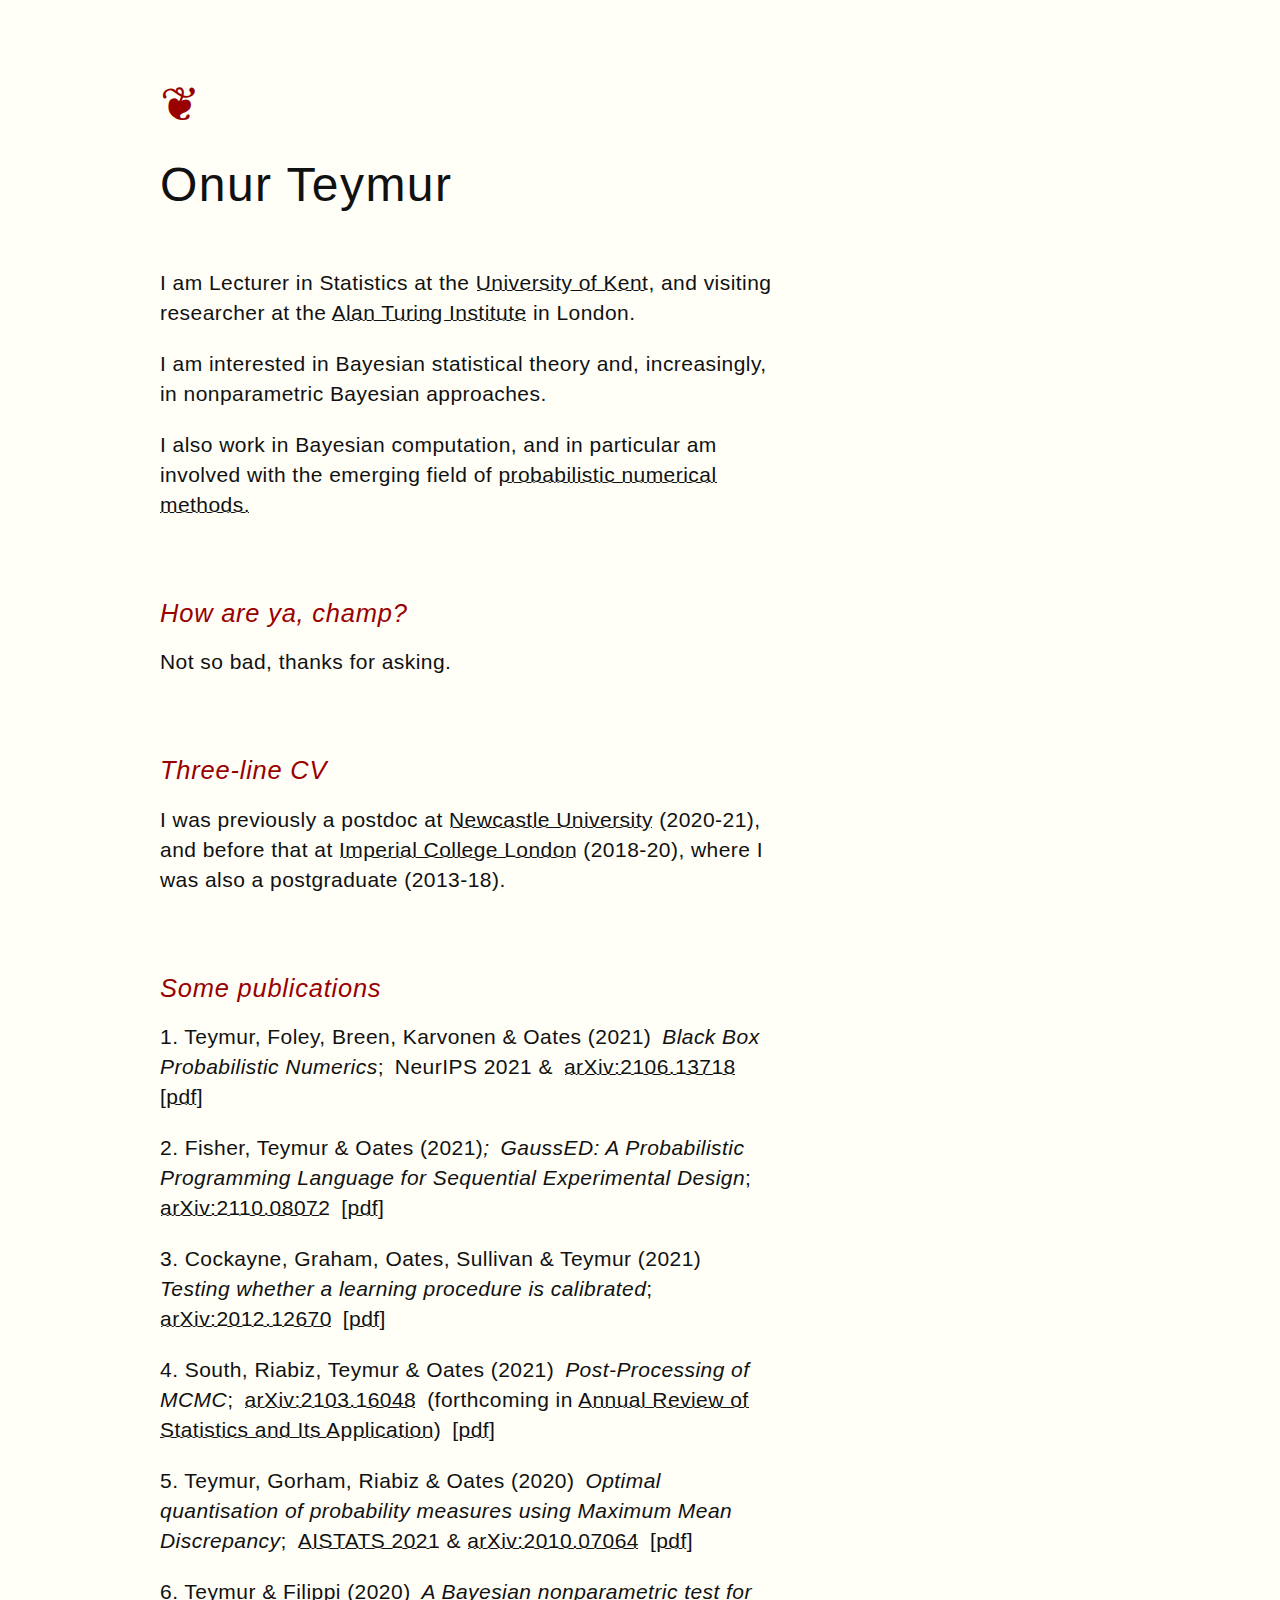
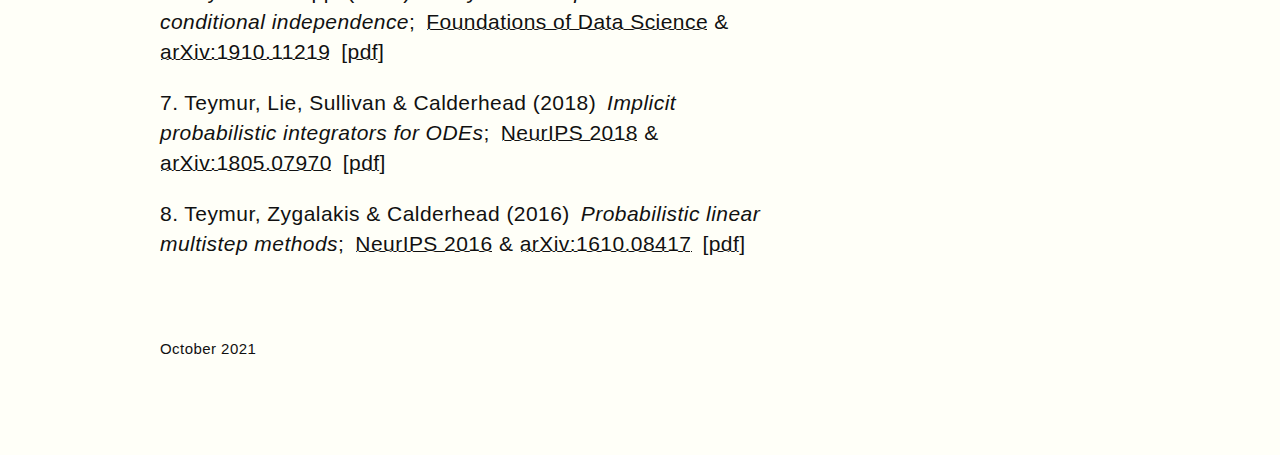
==== commit 0e798a70: "updated main page to link to bbpn" ====
--- a/index.html
+++ b/index.html
@@ -33,7 +33,7 @@
       <section class="sans">
         <h3 class="sans">Some publications</h2>
 
-        <p>1. Teymur, Foley, Breen, Karvonen &amp; Oates (2021)<i>&ensp;Black Box Probabilistic Numerics</i>;&ensp;NeurIPS 2021 &amp;&ensp;<a target="_parent" href="https://arxiv.org/abs/2106.13718">arXiv:2106.13718</a>&ensp;<a target="_parent" href="papers/cgost21.pdf"></a></p>
+        <p>1. Teymur, Foley, Breen, Karvonen &amp; Oates (2021)<i>&ensp;Black Box Probabilistic Numerics</i>;&ensp;NeurIPS 2021 &amp;&ensp;<a target="_parent" href="https://arxiv.org/abs/2106.13718">arXiv:2106.13718</a>&ensp;<a target="_parent" href="papers/tfbko21.pdf">[pdf]</a></p>
 
         <p>2. Fisher, Teymur &amp; Oates (2021)<i>;&ensp;GaussED: A Probabilistic Programming Language for Sequential
         Experimental Design</i>;&ensp;<a target="_parent" href="https://arxiv.org/abs/2110.08072">arXiv:2110.08072</a>&ensp;<a target="_parent" href="papers/fto21.pdf">[pdf]</a></p>
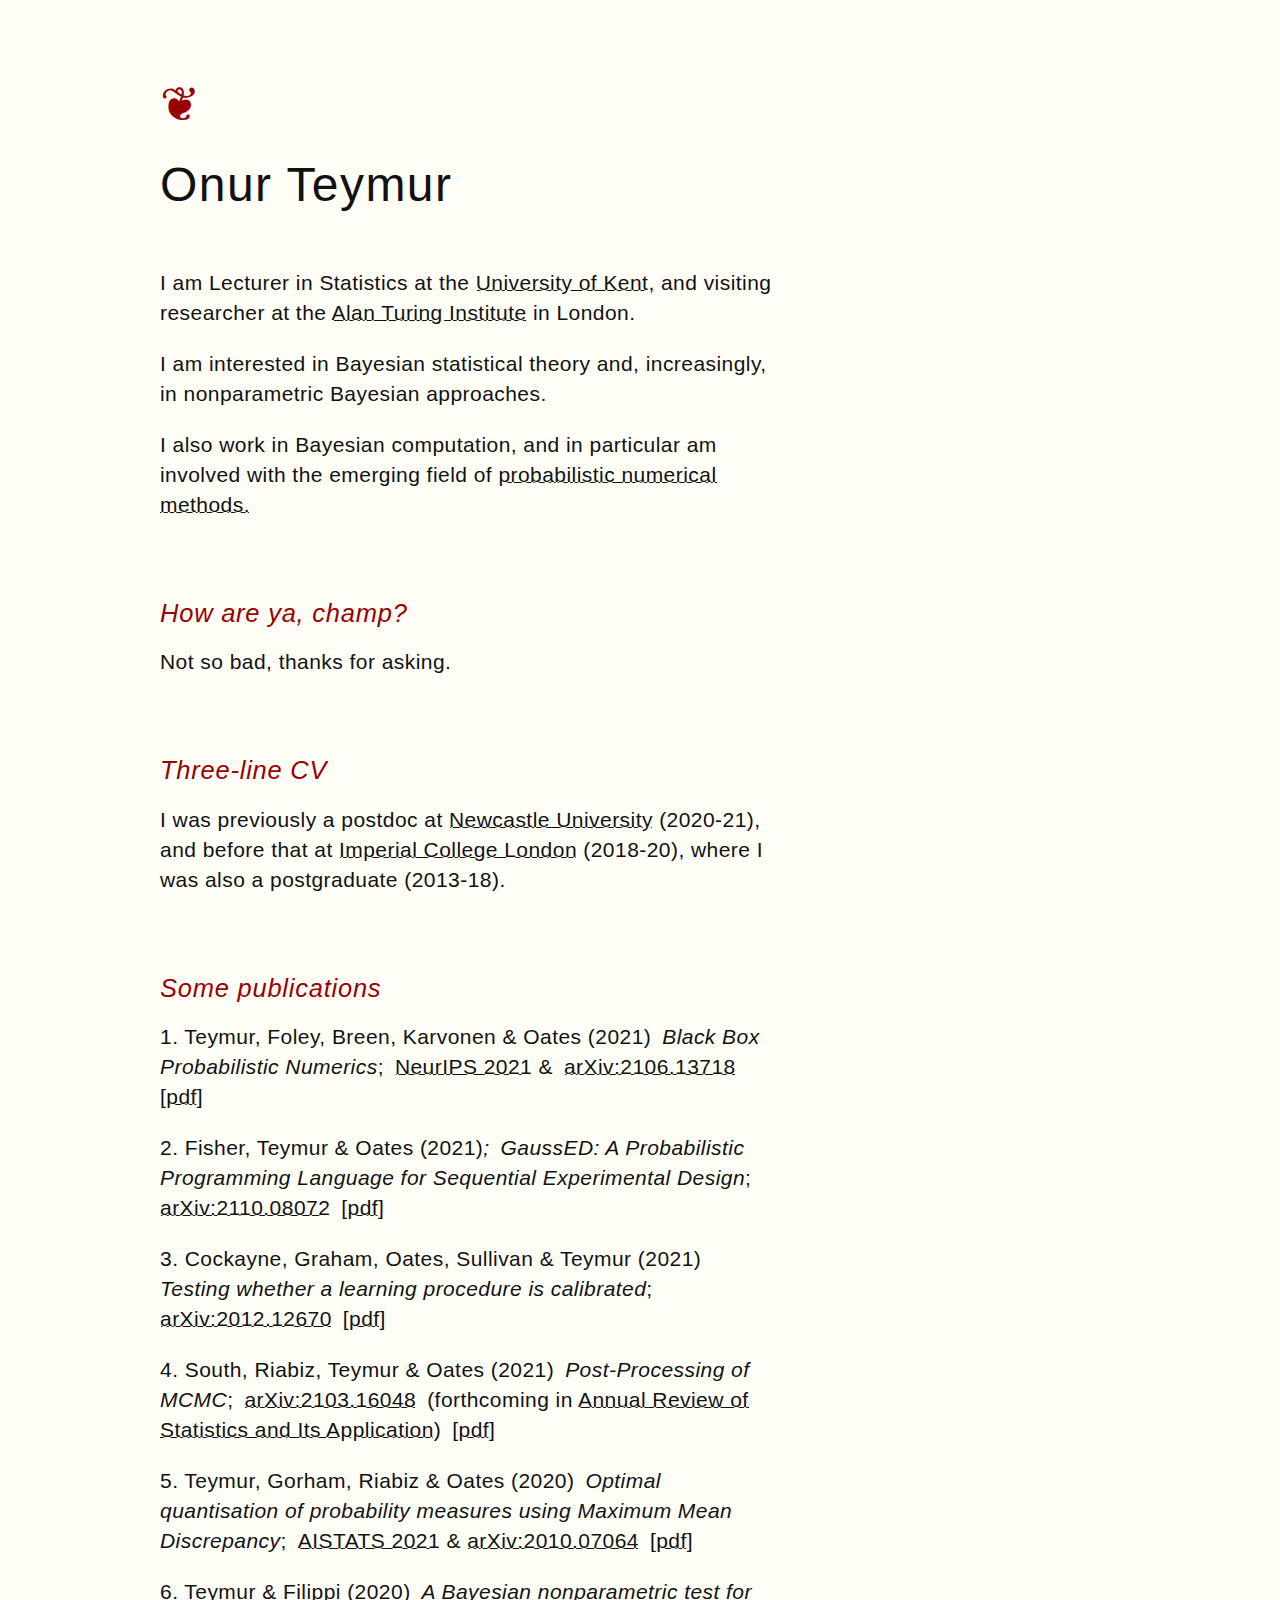
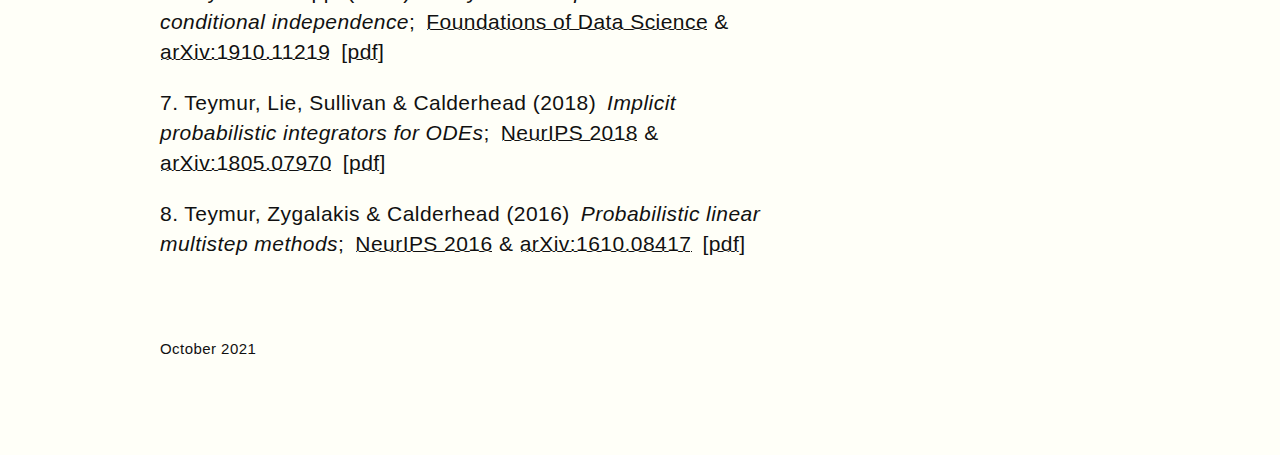
==== commit 4763d152: "added neurips link" ====
--- a/index.html
+++ b/index.html
@@ -33,7 +33,7 @@
       <section class="sans">
         <h3 class="sans">Some publications</h2>
 
-        <p>1. Teymur, Foley, Breen, Karvonen &amp; Oates (2021)<i>&ensp;Black Box Probabilistic Numerics</i>;&ensp;NeurIPS 2021 &amp;&ensp;<a target="_parent" href="https://arxiv.org/abs/2106.13718">arXiv:2106.13718</a>&ensp;<a target="_parent" href="papers/tfbko21.pdf">[pdf]</a></p>
+        <p>1. Teymur, Foley, Breen, Karvonen &amp; Oates (2021)<i>&ensp;Black Box Probabilistic Numerics</i>;&ensp;<a target="_parent" href="https://papers.nips.cc/paper/2021/hash/c4de8ced6214345614d33fb0b16a8acd-Abstract.html">NeurIPS 2021</a> &amp;&ensp;<a target="_parent" href="https://arxiv.org/abs/2106.13718">arXiv:2106.13718</a>&ensp;<a target="_parent" href="papers/tfbko21.pdf">[pdf]</a></p>
 
         <p>2. Fisher, Teymur &amp; Oates (2021)<i>;&ensp;GaussED: A Probabilistic Programming Language for Sequential
         Experimental Design</i>;&ensp;<a target="_parent" href="https://arxiv.org/abs/2110.08072">arXiv:2110.08072</a>&ensp;<a target="_parent" href="papers/fto21.pdf">[pdf]</a></p>
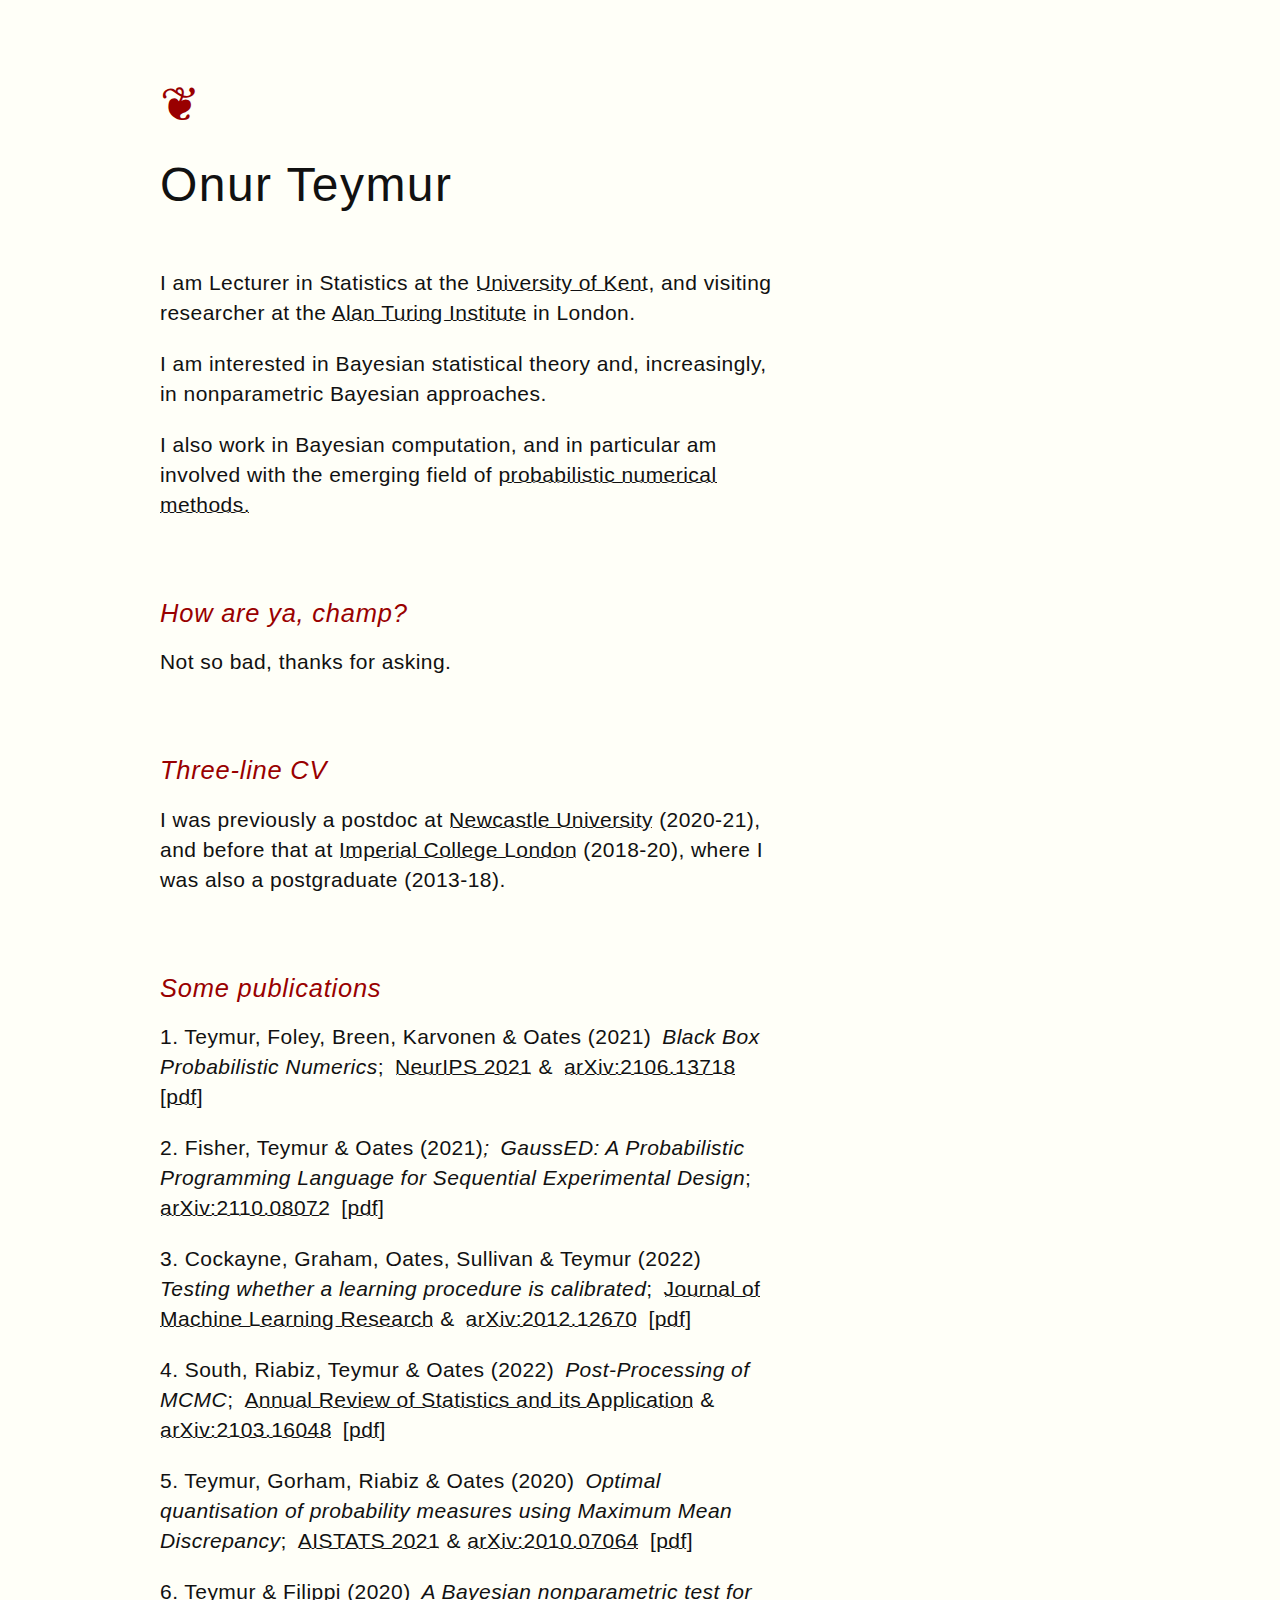
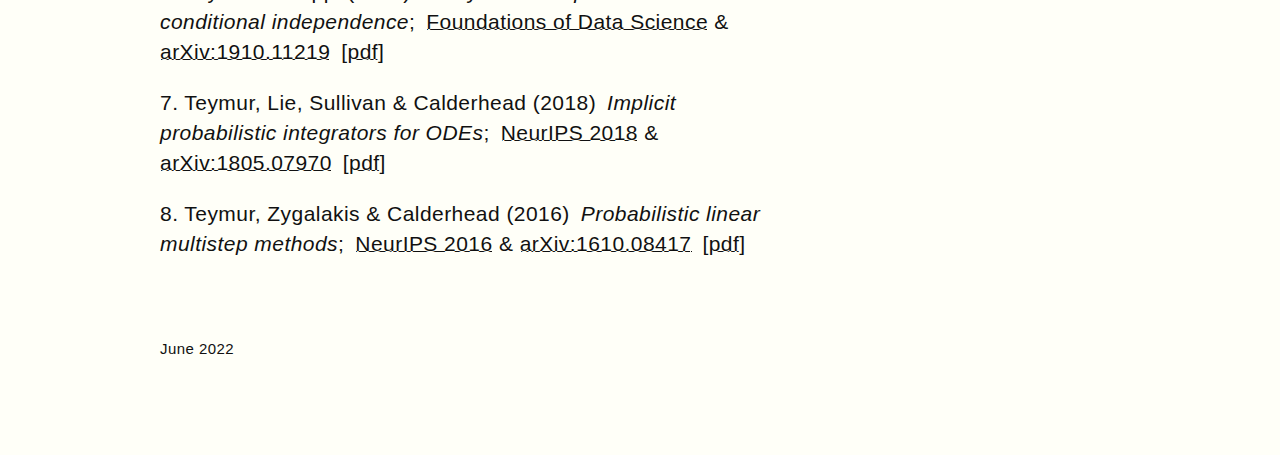
==== commit 770b8b63: "updated south and cockayne" ====
--- a/index.html
+++ b/index.html
@@ -38,9 +38,9 @@
         <p>2. Fisher, Teymur &amp; Oates (2021)<i>;&ensp;GaussED: A Probabilistic Programming Language for Sequential
         Experimental Design</i>;&ensp;<a target="_parent" href="https://arxiv.org/abs/2110.08072">arXiv:2110.08072</a>&ensp;<a target="_parent" href="papers/fto21.pdf">[pdf]</a></p>
 
-        <p>3. Cockayne, Graham, Oates, Sullivan &amp; Teymur (2021)<i>&ensp;Testing whether a learning procedure is calibrated</i>;&ensp;<a target="_parent" href="https://arxiv.org/abs/2012.12670">arXiv:2012.12670</a>&ensp;<a target="_parent" href="papers/cgost21.pdf">[pdf]</a></p>
+        <p>3. Cockayne, Graham, Oates, Sullivan &amp; Teymur (2022)<i>&ensp;Testing whether a learning procedure is calibrated</i>;&ensp;<a target="_parent" href="https://jmlr.org/papers/v23/21-1065.html">Journal of Machine Learning Research</a> &amp;&ensp;<a target="_parent" href="https://arxiv.org/abs/2012.12670">arXiv:2012.12670</a>&ensp;<a target="_parent" href="papers/cgost22.pdf">[pdf]</a></p>
 
-        <p>4. South, Riabiz, Teymur &amp; Oates (2021)<i>&ensp;Post-Processing of MCMC</i>;&ensp;<a target="_parent" href="https://arxiv.org/abs/2103.16048">arXiv:2103.16048</a>&ensp;(forthcoming in <a target="_parent" href="https://www.annualreviews.org/journal/statistics">Annual Review of Statistics and Its Application</a>)&ensp;<a target="_parent" href="papers/srto21.pdf">[pdf]</a></p>
+        <p>4. South, Riabiz, Teymur &amp; Oates (2022)<i>&ensp;Post-Processing of MCMC</i>;&ensp;<a target="_parent" href="https://www.annualreviews.org/doi/full/10.1146/annurev-statistics-040220-091727">Annual Review of Statistics and its Application</a> &amp;&ensp;<a target="_parent" href="https://arxiv.org/abs/2103.16048">arXiv:2103.16048</a>&ensp;<a target="_parent" href="papers/srto22.pdf">[pdf]</a></p>
 
         <p>5. Teymur, Gorham, Riabiz &amp; Oates (2020)<i>&ensp;Optimal quantisation of probability measures using Maximum Mean Discrepancy</i>;&ensp;<a target="_parent" href="https://proceedings.mlr.press/v130/teymur21a.html">AISTATS 2021</a> &amp; <a target="_parent" href="https://arxiv.org/abs/2010.07064">arXiv:2010.07064</a>&ensp;<a target="_parent" href="papers/tgro20.pdf">[pdf]</a></p>
 
@@ -52,7 +52,7 @@
 
       </section>
       <section></section>
-      <section class="sans">October 2021</section>
+      <section class="sans">June 2022</section>
 
     </article>
   </body>
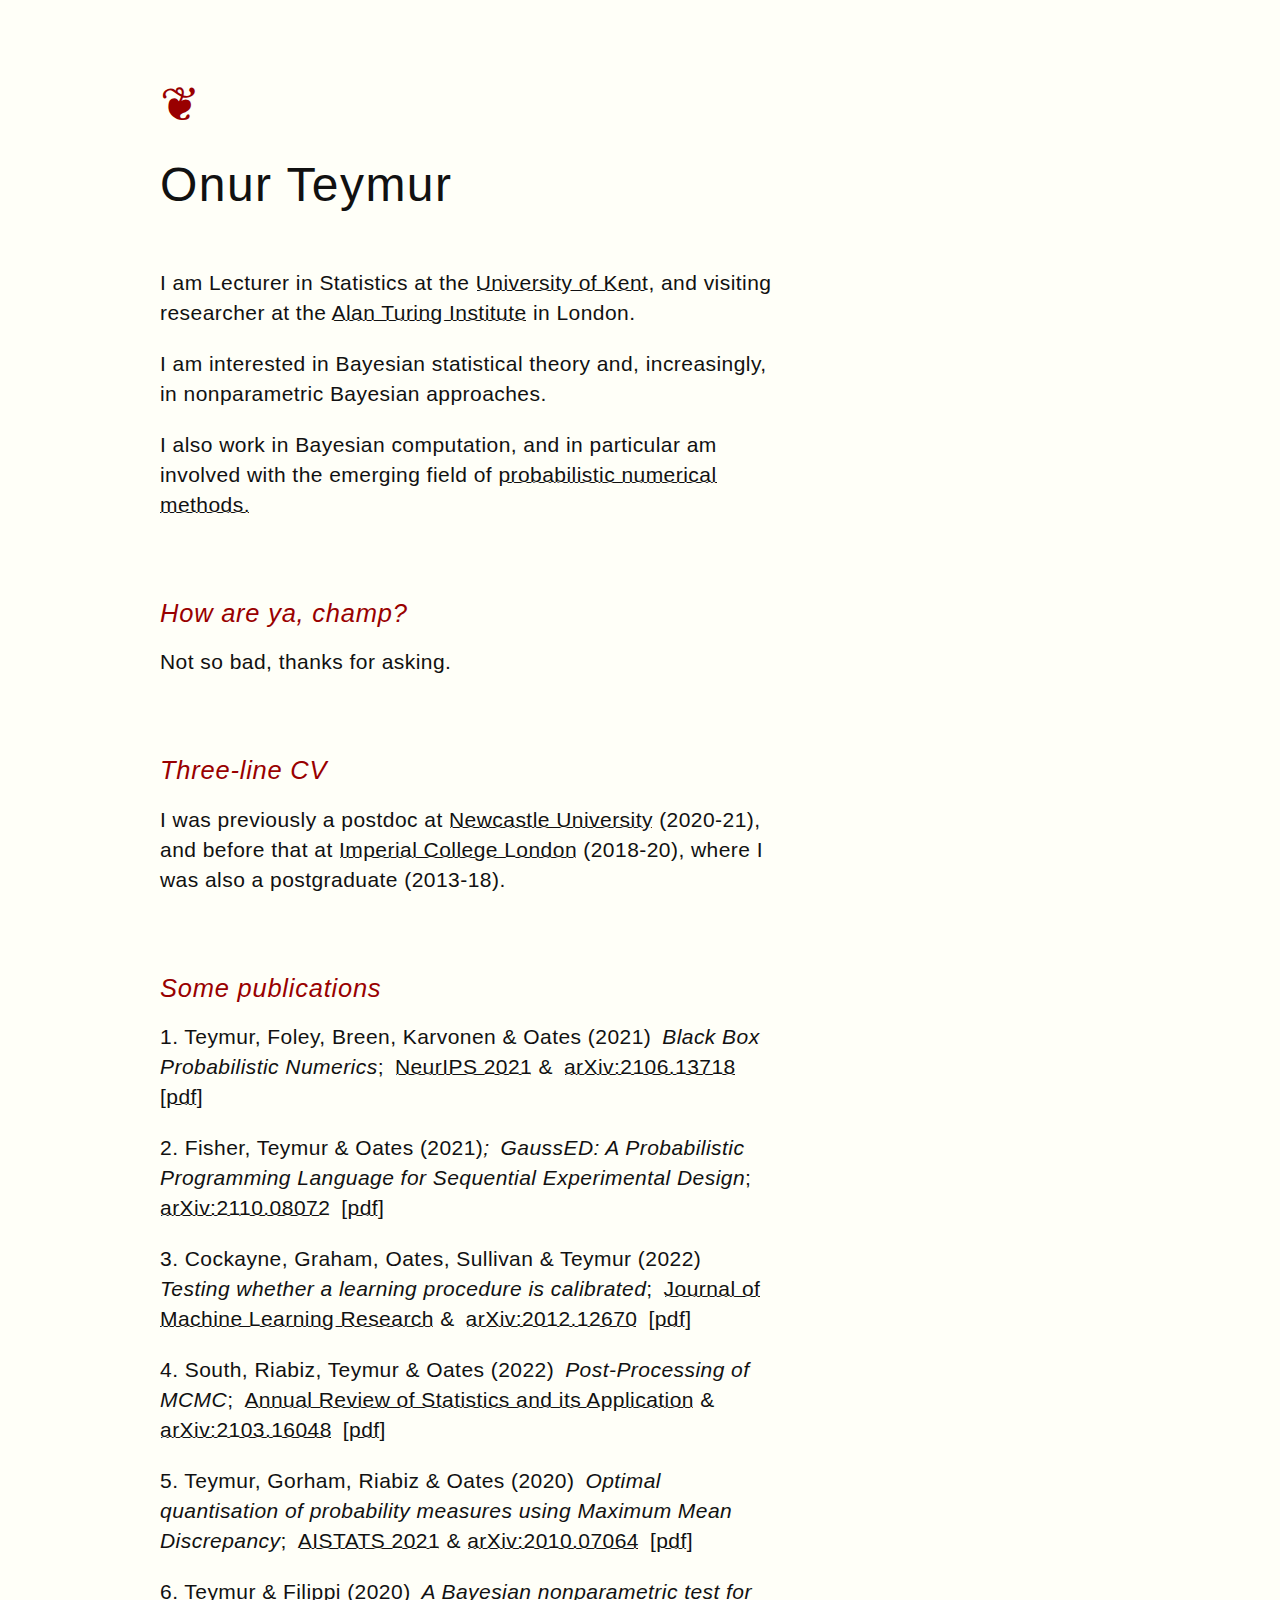
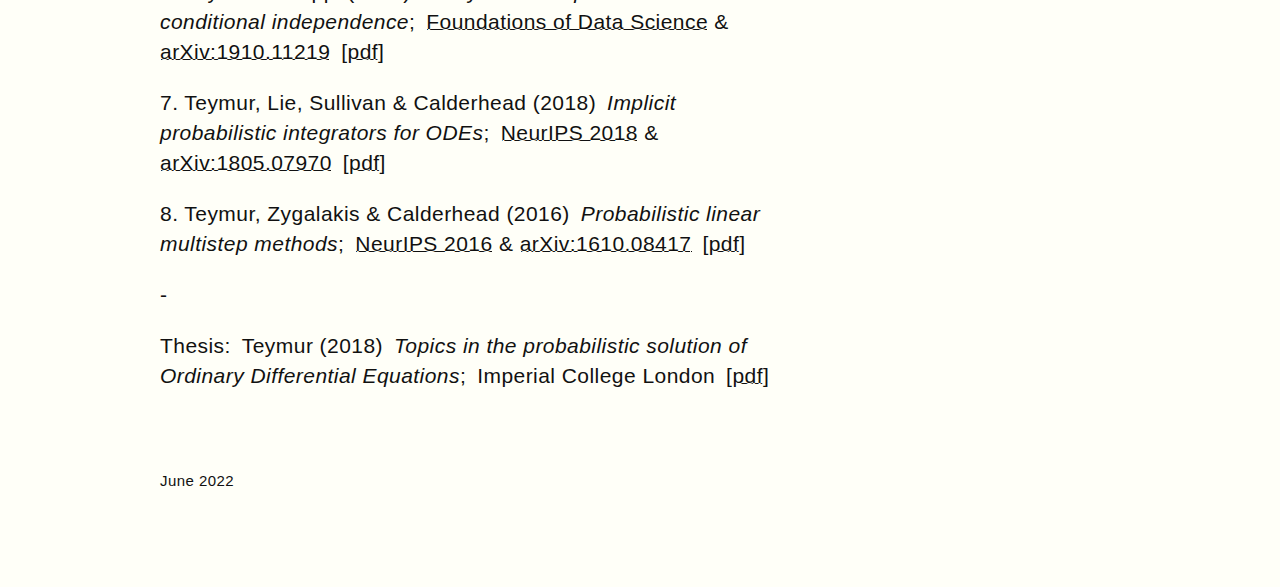
==== commit cd7bc7cf: "linked to thesis from index" ====
--- a/index.html
+++ b/index.html
@@ -50,6 +50,10 @@
 
         <p>8. Teymur, Zygalakis &amp; Calderhead (2016)<i>&ensp;Probabilistic linear multistep methods</i>;&ensp;<a target="_parent" href="http://papers.nips.cc/paper/6356-probabilistic-linear-multistep-methods">NeurIPS 2016</a> &amp; <a target="_parent" href="https://arxiv.org/abs/1610.08417">arXiv:1610.08417</a>&ensp;<a target="_parent" href="papers/tzc16.pdf">[pdf]</a></p>
 
+        <p>-</p>
+
+        <p>Thesis:&ensp;Teymur (2018)<i>&ensp;Topics in the probabilistic solution of Ordinary Differential Equations</i>;&ensp;Imperial College London&ensp;<a target="_parent" href="papers/t18phd.pdf">[pdf]</a></p>
+
       </section>
       <section></section>
       <section class="sans">June 2022</section>
